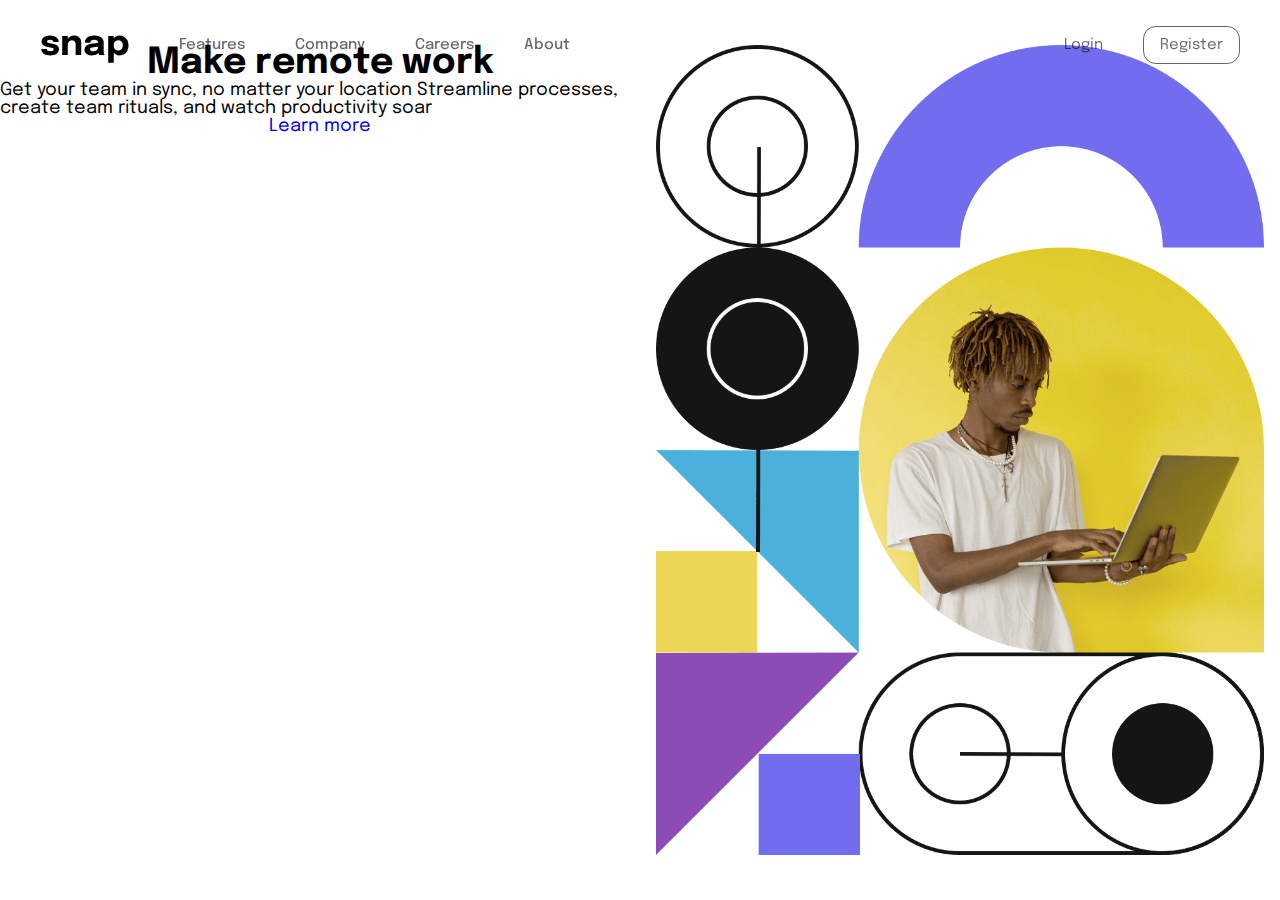
==== snap-website/index.html @ a62bb49d "First commit" ====
<!DOCTYPE html>
<html lang="pt-BR">
  <head>
    <meta charset="UTF-8" />
    <meta name="viewport" content="width=device-width, initial-scale=1.0" />
    <link rel="stylesheet" href="styles/reset.css" />
    <link rel="stylesheet" href="styles/header.css" />
    <link rel="stylesheet" href="styles/body.css" />
    <title>Snap</title>
  </head>
  <body>
    <header class="header">
      <div class="container-title-and-links">
        <h1 class="title-main">Snap</h1>

        <nav>
          <ul class="list-links">
            <li class="link">Features</li>
            <li class="link">Company</li>
            <li class="link">Careers</li>
            <li class="link">About</li>
          </ul>
        </nav>
      </div>

      <div class="container-button-relation-account">
        <a href="#" class="btn-relation-account">Login</a>
        <a href="#" class="btn-relation-account register">Register</a>
      </div>
    </header>

    <section class="container-data-and-image">
      <div class="container-data">
        <h1>Make remote work</h1>

        <p>
          Get your team in sync, no matter your location Streamline processes,
          create team rituals, and watch productivity soar
        </p>

        <a href="link-learn-more">Learn more</a>

        <div class="container-customers"></div>
      </div>

      <div class="container-background">
        <img
          src="public/image-hero-desktop.png"
          alt="image-background"
          class="img-background"
        />
      </div>
    </section>
  </body>
</html>
---- snap-website/styles/header.css ----
.header {
  height: 90px;
  top: 0;
  position: fixed;
  display: flex;
  align-items: center;
  justify-content: space-between;
  width: 100%;
}

.container-title-and-links {
  margin-left: 2.5rem;
  display: flex;
  align-items: center;
  gap: 3rem;
}

.title-main {
  font-weight: 700;
  text-transform: lowercase;
}

.list-links {
  display: flex;
  gap: 3rem;
}

.link {
  font-size: 15px;
  color: rgba(0, 0, 0, 0.6);
  font-weight: 500;
  transition: 0.5s;
  border: 1px solid transparent;
}

.link:hover {
  border-bottom: 1px solid rgba(0, 0, 0, 0.6);
}

.container-button-relation-account {
  margin-right: 2.5rem;
  display: flex;
  align-items: center;
  gap: 1.5rem;
}

.btn-relation-account {
  font-size: 15px;
  color: rgba(0, 0, 0, 0.6);
  padding: 0.6rem 1rem;
  transition: 0.5s;
}

.register {
  border-radius: 0.8rem;
  border: 1px solid rgba(0, 0, 0, 0.6);
}

.register:hover {
  background-color: rgba(0, 0, 0, 0.6);
  color: #fff;
}
---- snap-website/styles/body.css ----
.container-data-and-image {
  width: 100%;
  height: calc(100vh - 90px);
  display: flex;
  flex-wrap: wrap;
}

.container-data {
  width: 50%;
  height: 100%;
  display: flex;
  align-items: center;
  flex-direction: column;
}

.container-background {
  width: 50%;
  height: 100%;
  display: flex;
  align-items: center;
  justify-content: center;
}

.img-background {
  width: 100%;
  height: 100%;
  object-fit: contain;
  object-position: center;
}
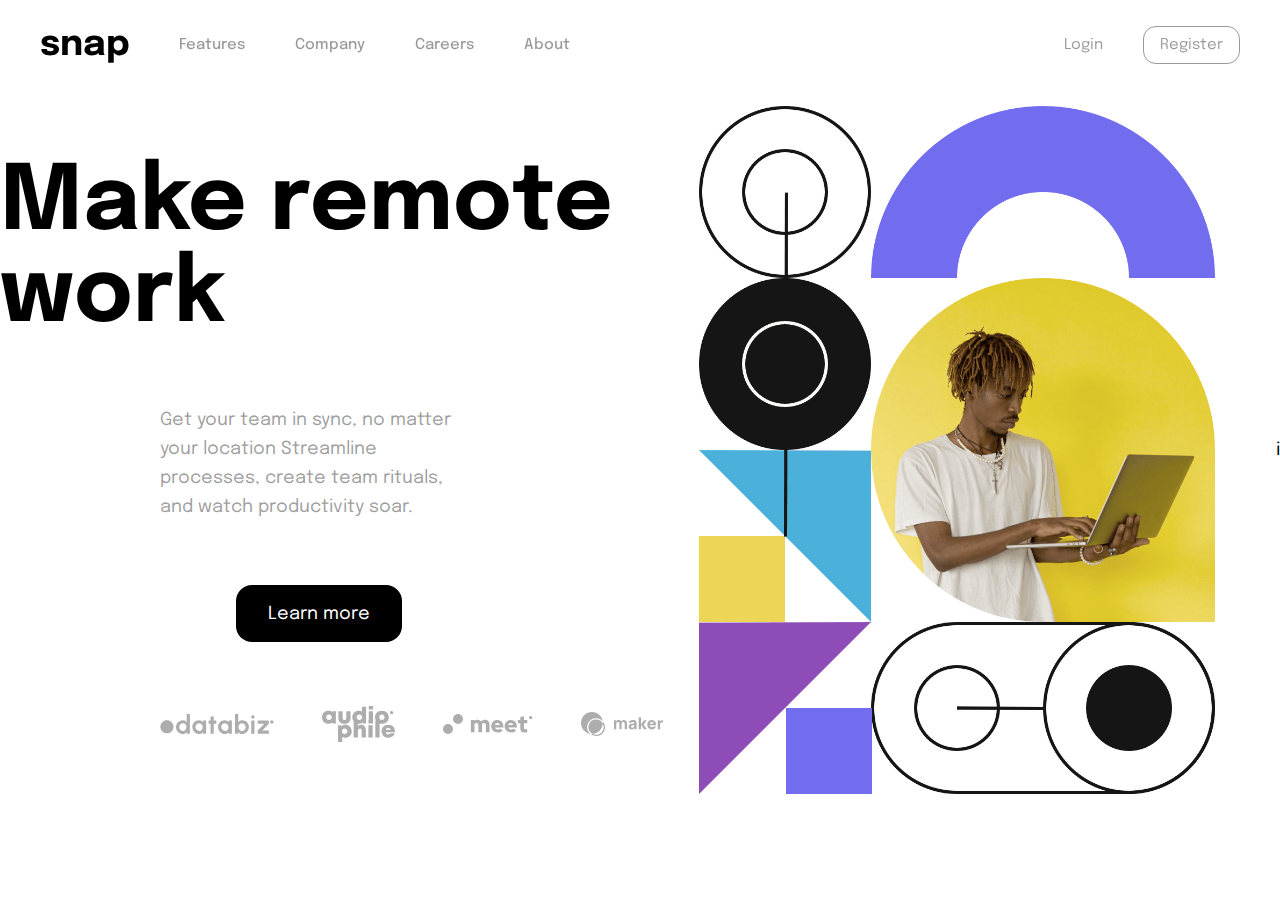
==== commit e624cb71: "Feat: Construção do container de dados da landing page" ====
--- a/snap-website/index.html
+++ b/snap-website/index.html
@@ -24,23 +24,57 @@
       </div>
 
       <div class="container-button-relation-account">
-        <a href="#" class="btn-relation-account">Login</a>
-        <a href="#" class="btn-relation-account register">Register</a>
+        <a
+          href="#"
+          class="btn-relation-account"
+          onclick="redirectUser('pages/login/index.html')"
+          >Login</a
+        >
+        <a
+          href="#"
+          class="btn-relation-account register"
+          onclick="redirectUser('pages/register/index.html')"
+          >Register</a
+        >
       </div>
     </header>
 
     <section class="container-data-and-image">
       <div class="container-data">
-        <h1>Make remote work</h1>
+        <h1 class="title-data-container">Make remote work</h1>
 
-        <p>
+        <p class="data-container">
           Get your team in sync, no matter your location Streamline processes,
-          create team rituals, and watch productivity soar
+          create team rituals, and watch productivity soar.
         </p>
 
-        <a href="link-learn-more">Learn more</a>
+        <a href="#" class="link-learn-more">Learn more</a>
 
-        <div class="container-customers"></div>
+        <div class="container-customers">
+          <img
+            src="public/client-databiz.svg"
+            alt="customer-img"
+            class="customer-img"
+          />
+
+          <img
+            src="public/client-audiophile.svg"
+            alt="customer-img"
+            class="customer-img"
+          />
+
+          <img
+            src="public/client-meet.svg"
+            alt="customer-img"
+            class="customer-img"
+          />
+
+          <img
+            src="public/client-maker.svg"
+            alt="customer-img"
+            class="customer-img"
+          />
+        </div>
       </div>
 
       <div class="container-background">
@@ -51,5 +85,8 @@
         />
       </div>
     </section>
+
+    <script src="js/link.js"></script>
+    i
   </body>
 </html>
--- a/snap-website/styles/header.css
+++ b/snap-website/styles/header.css
@@ -27,14 +27,14 @@
 
 .link {
   font-size: 15px;
-  color: rgba(0, 0, 0, 0.6);
+  color: rgba(0, 0, 0, 0.4);
   font-weight: 500;
   transition: 0.5s;
   border: 1px solid transparent;
 }
 
 .link:hover {
-  border-bottom: 1px solid rgba(0, 0, 0, 0.6);
+  border-bottom: 1px solid rgba(0, 0, 0, 0.4);
 }
 
 .container-button-relation-account {
@@ -46,17 +46,17 @@
 
 .btn-relation-account {
   font-size: 15px;
-  color: rgba(0, 0, 0, 0.6);
+  color: rgba(0, 0, 0, 0.4);
   padding: 0.6rem 1rem;
   transition: 0.5s;
 }
 
 .register {
   border-radius: 0.8rem;
-  border: 1px solid rgba(0, 0, 0, 0.6);
+  border: 1px solid rgba(0, 0, 0, 0.4);
 }
 
 .register:hover {
-  background-color: rgba(0, 0, 0, 0.6);
+  background-color: rgba(0, 0, 0, 0.4);
   color: #fff;
 }
--- a/snap-website/styles/body.css
+++ b/snap-website/styles/body.css
@@ -3,6 +3,8 @@
   height: calc(100vh - 90px);
   display: flex;
   flex-wrap: wrap;
+  align-items: center;
+  justify-content: center;
 }
 
 .container-data {
@@ -10,7 +12,27 @@
   height: 100%;
   display: flex;
   align-items: center;
+  justify-content: center;
   flex-direction: column;
+  gap: 4rem;
+}
+
+.title-data-container {
+  font-size: 5em;
+  font-weight: 700;
+}
+
+.data-container {
+  color: rgba(0, 0, 0, 0.4);
+  line-height: 1.8rem;
+  width: 50%;
+}
+
+.link-learn-more {
+  background-color: #000;
+  color: #fff;
+  padding: 1.2rem 2rem;
+  border-radius: 1rem;
 }
 
 .container-background {
@@ -22,8 +44,15 @@
 }
 
 .img-background {
-  width: 100%;
-  height: 100%;
+  width: 85%;
+  height: 85%;
   object-fit: contain;
   object-position: center;
 }
+
+.container-customers {
+  display: flex;
+  align-items: center;
+  gap: 3rem;
+  width: 50%;
+}
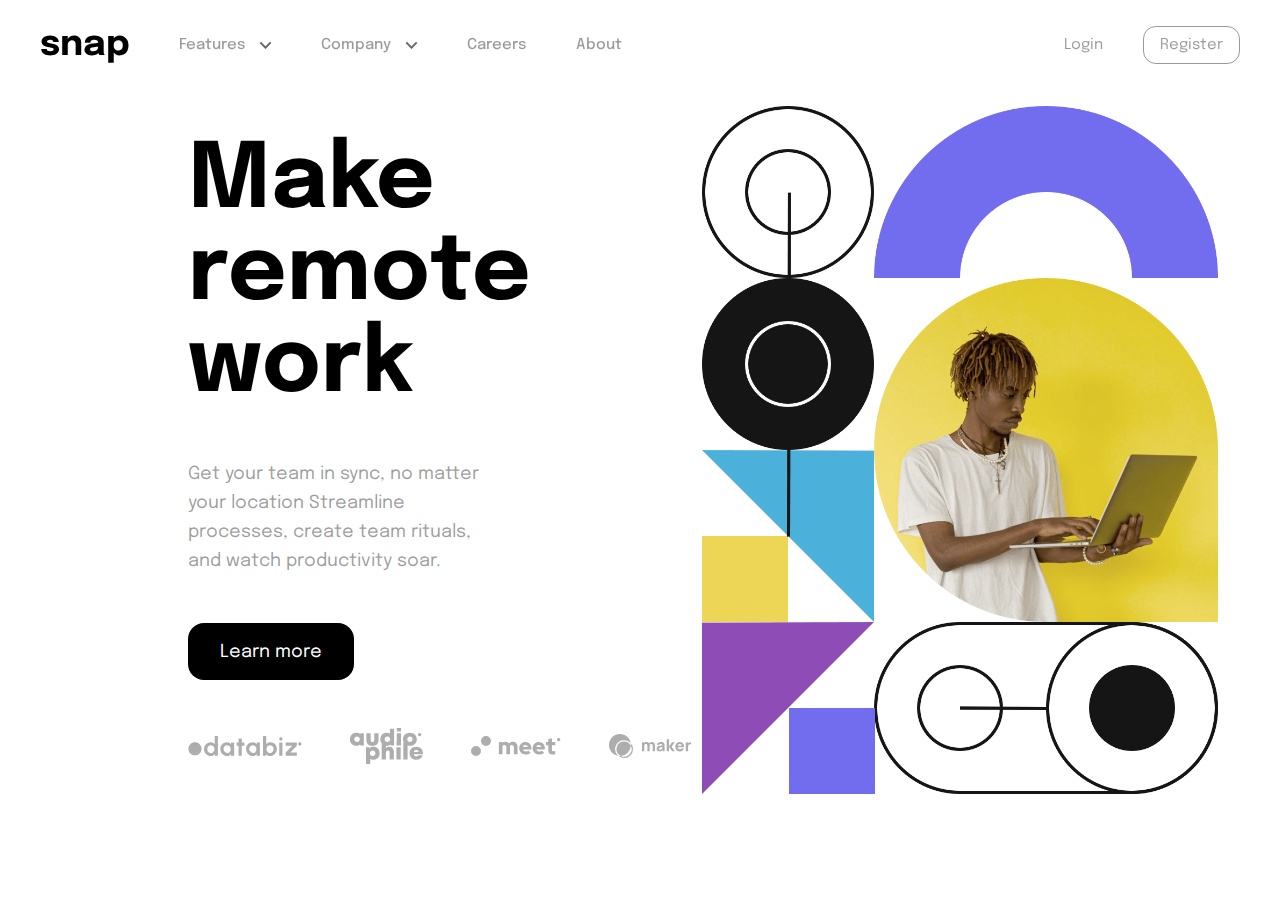
==== commit 1f8c46f8: "Feat: Site para versão desktop finalizado" ====
--- a/snap-website/index.html
+++ b/snap-website/index.html
@@ -6,6 +6,11 @@
     <link rel="stylesheet" href="styles/reset.css" />
     <link rel="stylesheet" href="styles/header.css" />
     <link rel="stylesheet" href="styles/body.css" />
+    <link
+      rel="shortcut icon"
+      href="public/favicon-32x32.png"
+      type="image/x-icon"
+    />
     <title>Snap</title>
   </head>
   <body>
@@ -15,8 +20,14 @@
 
         <nav>
           <ul class="list-links">
-            <li class="link">Features</li>
-            <li class="link">Company</li>
+            <div class="container-link-and-icon">
+              <li class="link">Features</li>
+              <img src="public/icon-arrow-down.svg" alt="icon-menu" />
+            </div>
+            <div class="container-link-and-icon">
+              <li class="link">Company</li>
+              <img src="public/icon-arrow-down.svg" alt="icon-menu" />
+            </div>
             <li class="link">Careers</li>
             <li class="link">About</li>
           </ul>
@@ -37,45 +48,58 @@
           >Register</a
         >
       </div>
+
+      <div class="background">
+        <button class="menu__icon">
+          <span></span>
+          <span></span>
+          <span></span>
+        </button>
+      </div>
     </header>
 
     <section class="container-data-and-image">
-      <div class="container-data">
-        <h1 class="title-data-container">Make remote work</h1>
+      <section class="container-data">
+        <div class="container-main-data">
+          <div class="container-data-itens">
+            <h1 class="title-data-container">Make</h1>
+            <h1 class="title-data-container">remote work</h1>
+          </div>
 
-        <p class="data-container">
-          Get your team in sync, no matter your location Streamline processes,
-          create team rituals, and watch productivity soar.
-        </p>
+          <p class="data-container">
+            Get your team in sync, no matter your location Streamline processes,
+            create team rituals, and watch productivity soar.
+          </p>
 
-        <a href="#" class="link-learn-more">Learn more</a>
+          <a href="#" class="link-learn-more">Learn more</a>
 
-        <div class="container-customers">
-          <img
-            src="public/client-databiz.svg"
-            alt="customer-img"
-            class="customer-img"
-          />
+          <div class="container-customers">
+            <img
+              src="public/client-databiz.svg"
+              alt="customer-img"
+              class="customer-img"
+            />
 
-          <img
-            src="public/client-audiophile.svg"
-            alt="customer-img"
-            class="customer-img"
-          />
+            <img
+              src="public/client-audiophile.svg"
+              alt="customer-img"
+              class="customer-img"
+            />
 
-          <img
-            src="public/client-meet.svg"
-            alt="customer-img"
-            class="customer-img"
-          />
+            <img
+              src="public/client-meet.svg"
+              alt="customer-img"
+              class="customer-img"
+            />
 
-          <img
-            src="public/client-maker.svg"
-            alt="customer-img"
-            class="customer-img"
-          />
+            <img
+              src="public/client-maker.svg"
+              alt="customer-img"
+              class="customer-img"
+            />
+          </div>
         </div>
-      </div>
+      </section>
 
       <div class="container-background">
         <img
@@ -87,6 +111,6 @@
     </section>
 
     <script src="js/link.js"></script>
-    i
+    <script src="js/menu.js"></script>
   </body>
 </html>
--- a/snap-website/styles/header.css
+++ b/snap-website/styles/header.css
@@ -18,6 +18,16 @@
 .title-main {
   font-weight: 700;
   text-transform: lowercase;
+}
+
+.container-link-and-icon {
+  display: flex;
+  align-items: center;
+  gap: 0.8rem;
+}
+
+.container-link-and-icon > img {
+  height: 8px;
 }
 
 .list-links {
@@ -60,3 +70,171 @@
   background-color: rgba(0, 0, 0, 0.4);
   color: #fff;
 }
+
+.background {
+  border-radius: 16px;
+  border: 1px solid #1a1a1a;
+  background: rgba(74, 74, 74, 0.39);
+  mix-blend-mode: luminosity;
+  box-shadow: 0 0 0 1px rgba(0, 0, 0, 0.2);
+  backdrop-filter: blur(15px);
+  width: 65px;
+  height: 65px;
+  display: none;
+  align-items: center;
+  justify-content: center;
+  cursor: pointer;
+  margin-right: 2rem;
+}
+
+.menu__icon {
+  width: 32px;
+  height: 32px;
+  padding: 4px;
+  cursor: pointer;
+}
+
+.menu__icon span {
+  display: block;
+  width: 100%;
+  height: 0.125rem;
+  border-radius: 2px;
+  background-color: rgb(0, 122, 255);
+  box-shadow: 0 0.5px 2px 0 hsla(0, 0%, 0%, 0.2);
+  transition: background-color 0.4s;
+  position: relative;
+}
+
+.menu__icon span + span {
+  margin-top: 0.375rem;
+}
+
+.menu__icon span:nth-child(1) {
+  animation: ease 0.8s menu-icon-top-2 forwards;
+}
+
+.menu__icon span:nth-child(2) {
+  animation: ease 0.8s menu-icon-scaled-2 forwards;
+}
+
+.menu__icon span:nth-child(3) {
+  animation: ease 0.8s menu-icon-bottom-2 forwards;
+}
+
+.menu__icon:hover span:nth-child(1) {
+  animation: ease 0.8s menu-icon-top forwards;
+}
+
+.menu__icon:hover span:nth-child(2) {
+  animation: ease 0.8s menu-icon-scaled forwards;
+}
+
+.menu__icon:hover span:nth-child(3) {
+  animation: ease 0.8s menu-icon-bottom forwards;
+  background-color: rgb(255, 59, 48);
+}
+
+@keyframes menu-icon-top {
+  0% {
+    top: 0;
+    transform: rotate(0);
+  }
+
+  50% {
+    top: 0.5rem;
+    transform: rotate(0);
+  }
+
+  100% {
+    top: 0.5rem;
+    transform: rotate(45deg);
+  }
+}
+
+@keyframes menu-icon-top-2 {
+  0% {
+    top: 0.5rem;
+    transform: rotate(45deg);
+  }
+
+  50% {
+    top: 0.5rem;
+    transform: rotate(0);
+  }
+
+  100% {
+    top: 0;
+    transform: rotate(0);
+  }
+}
+
+@keyframes menu-icon-bottom {
+  0% {
+    bottom: 0;
+    transform: rotate(0);
+  }
+
+  50% {
+    bottom: 0.5rem;
+    transform: rotate(0);
+  }
+
+  100% {
+    bottom: 0.5rem;
+    transform: rotate(135deg);
+  }
+}
+
+@keyframes menu-icon-bottom-2 {
+  0% {
+    bottom: 0.5rem;
+    transform: rotate(135deg);
+  }
+
+  50% {
+    bottom: 0.5rem;
+    transform: rotate(0);
+  }
+
+  100% {
+    bottom: 0;
+    transform: rotate(0);
+  }
+}
+
+@keyframes menu-icon-scaled {
+  50% {
+    transform: scale(0);
+  }
+
+  100% {
+    transform: scale(0);
+  }
+}
+
+@keyframes menu-icon-scaled-2 {
+  0% {
+    transform: scale(0);
+  }
+
+  50% {
+    transform: scale(0);
+  }
+
+  100% {
+    transform: scale(1);
+  }
+}
+
+/* RESPONSIVE */
+
+@media (max-width: 1000px) {
+  .container-button-relation-account,
+  .list-links {
+    display: none;
+  }
+
+  .background {
+    display: flex;
+  }
+}
--- a/snap-website/styles/body.css
+++ b/snap-website/styles/body.css
@@ -2,9 +2,9 @@
   width: 100%;
   height: calc(100vh - 90px);
   display: flex;
-  flex-wrap: wrap;
   align-items: center;
   justify-content: center;
+  flex-wrap: wrap-reverse;
 }
 
 .container-data {
@@ -13,8 +13,15 @@
   display: flex;
   align-items: center;
   justify-content: center;
+}
+
+.container-main-data {
+  display: flex;
+  align-items: flex-start;
+  justify-content: center;
   flex-direction: column;
-  gap: 4rem;
+  gap: 3rem;
+  margin-left: 15rem;
 }
 
 .title-data-container {
@@ -25,7 +32,7 @@
 .data-container {
   color: rgba(0, 0, 0, 0.4);
   line-height: 1.8rem;
-  width: 50%;
+  width: 60%;
 }
 
 .link-learn-more {
